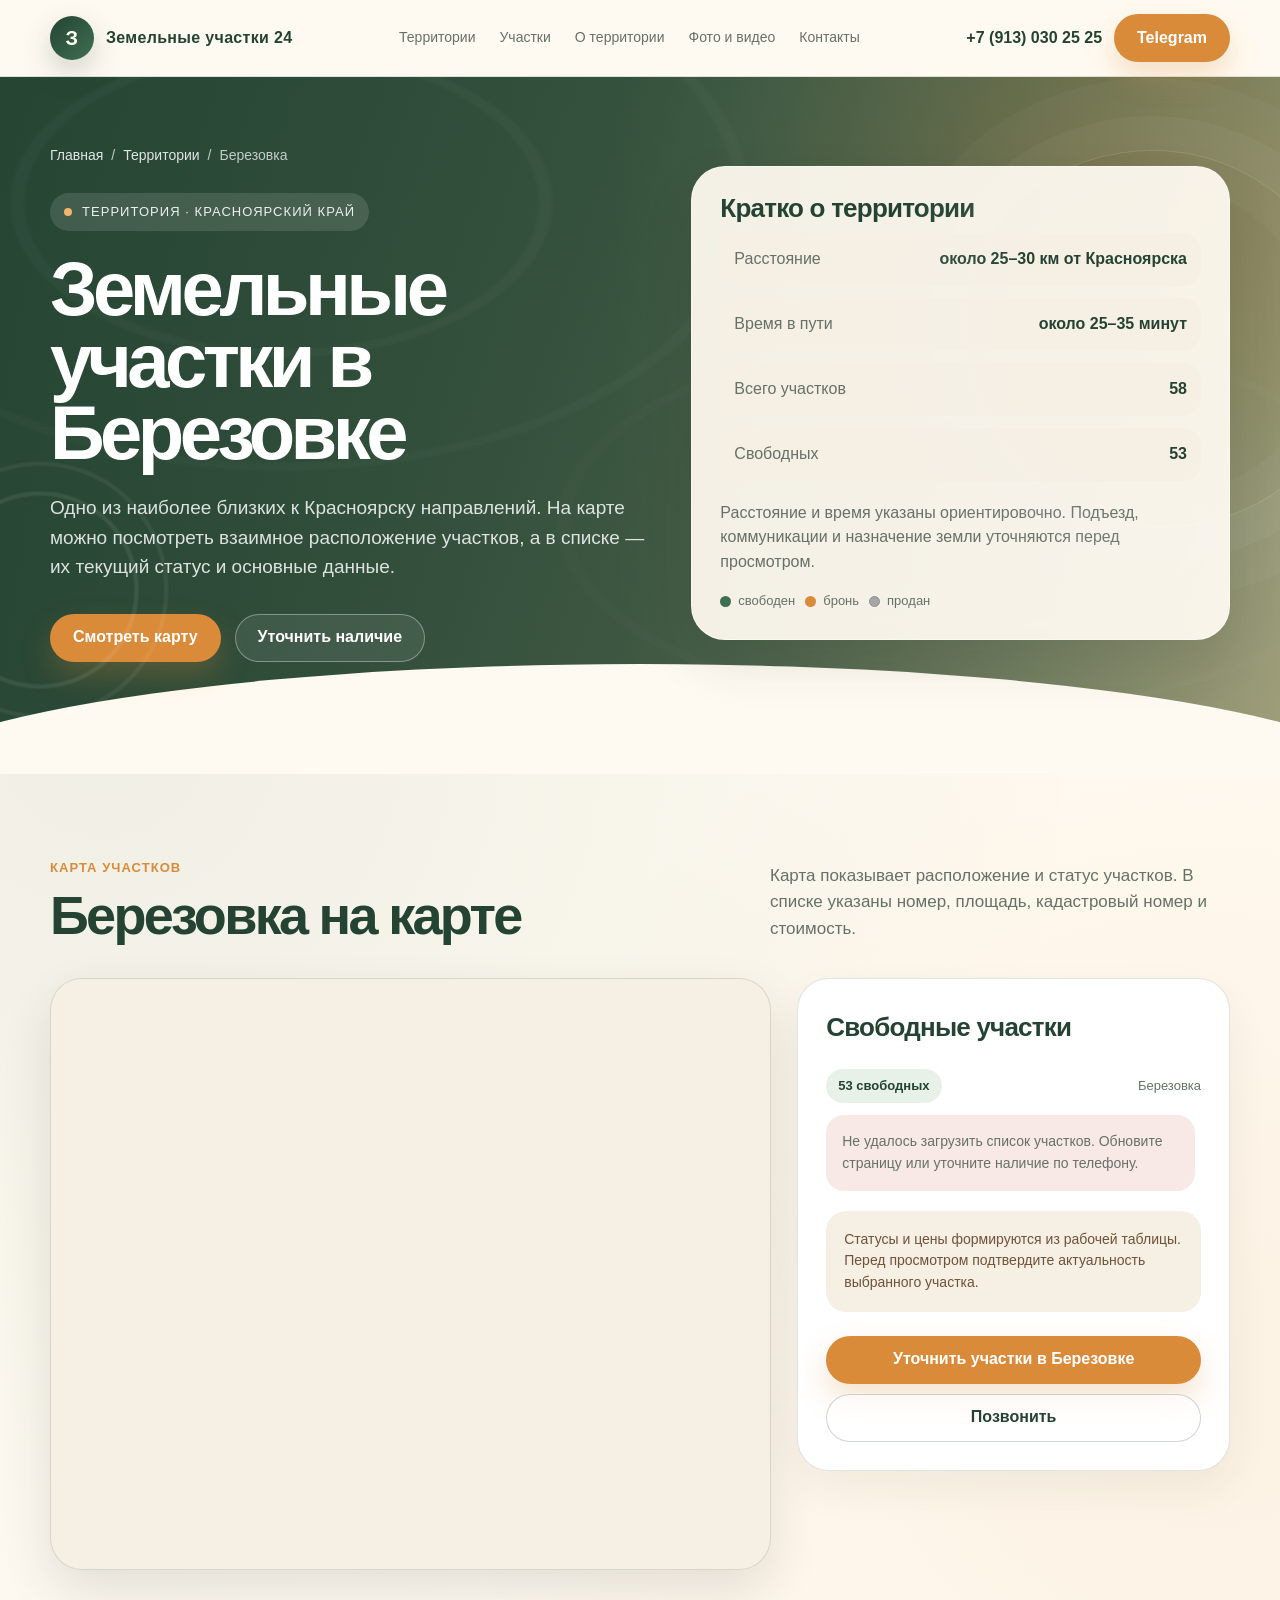
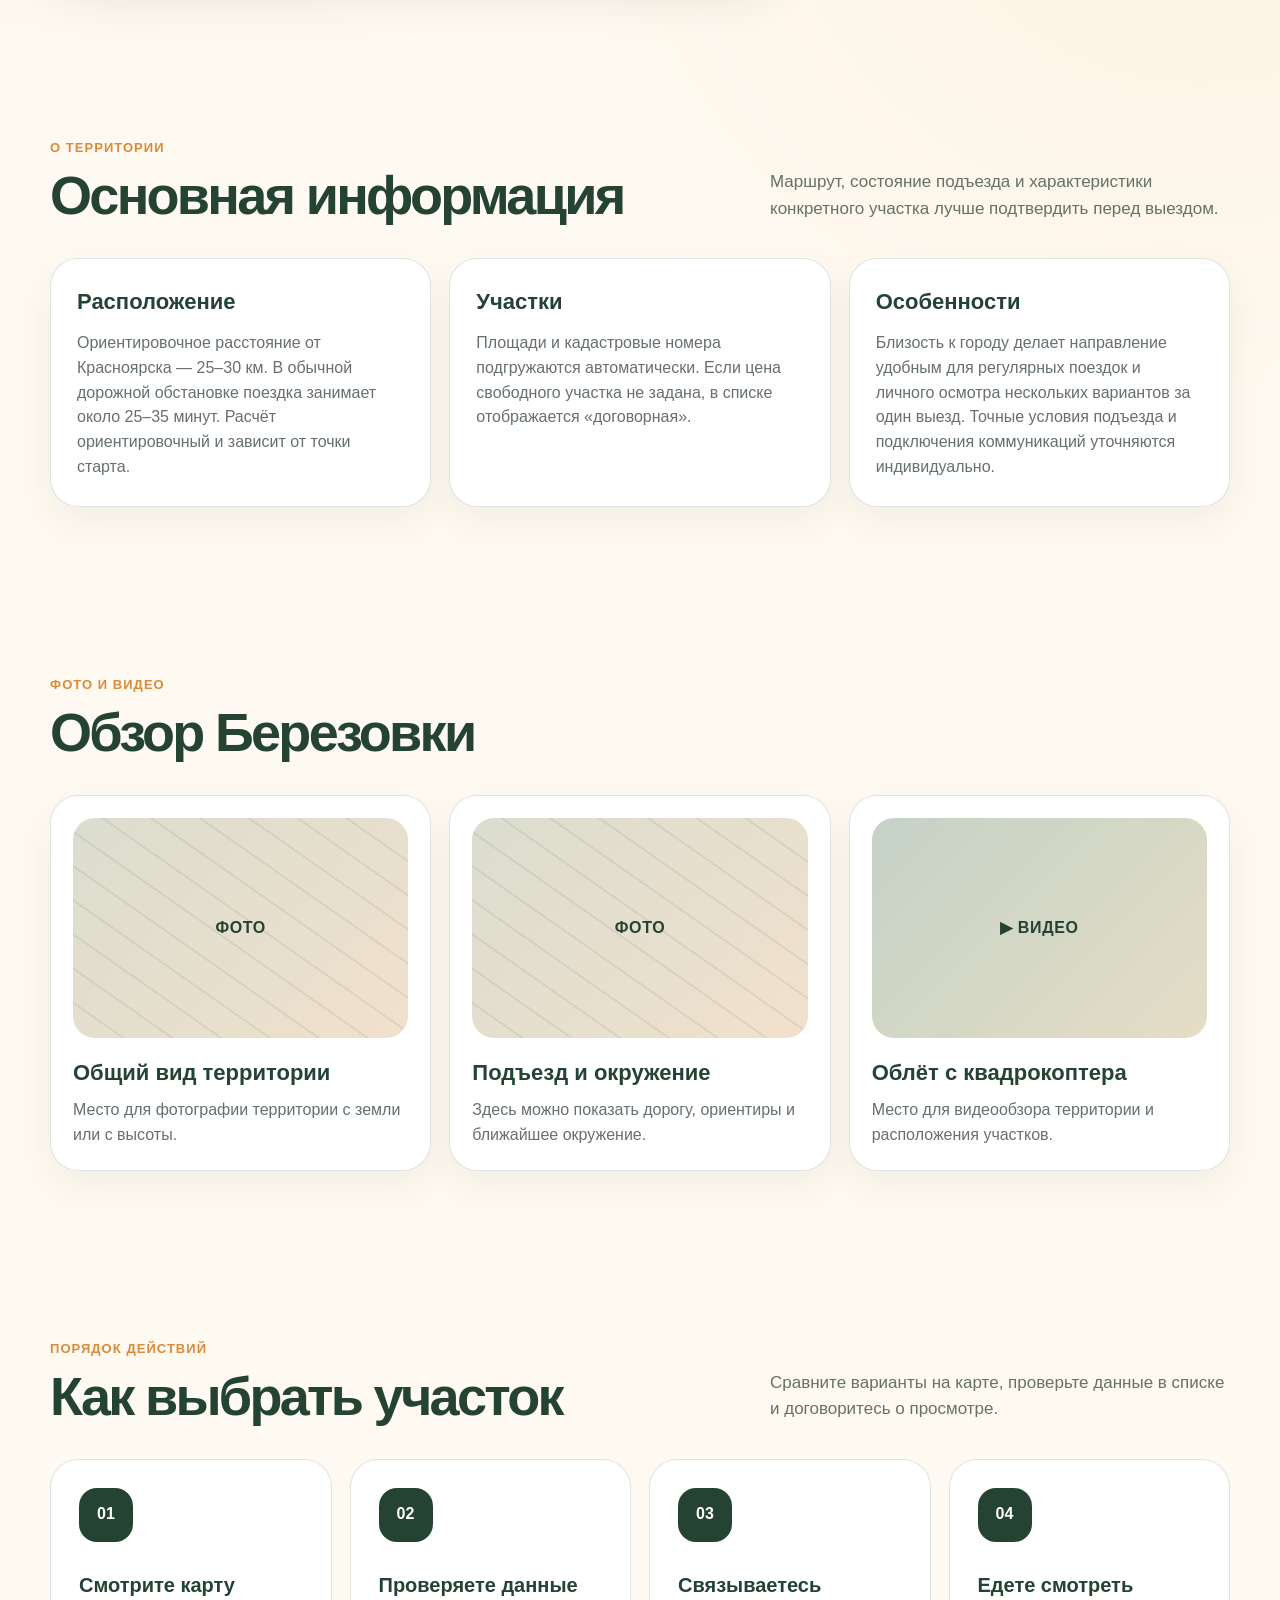
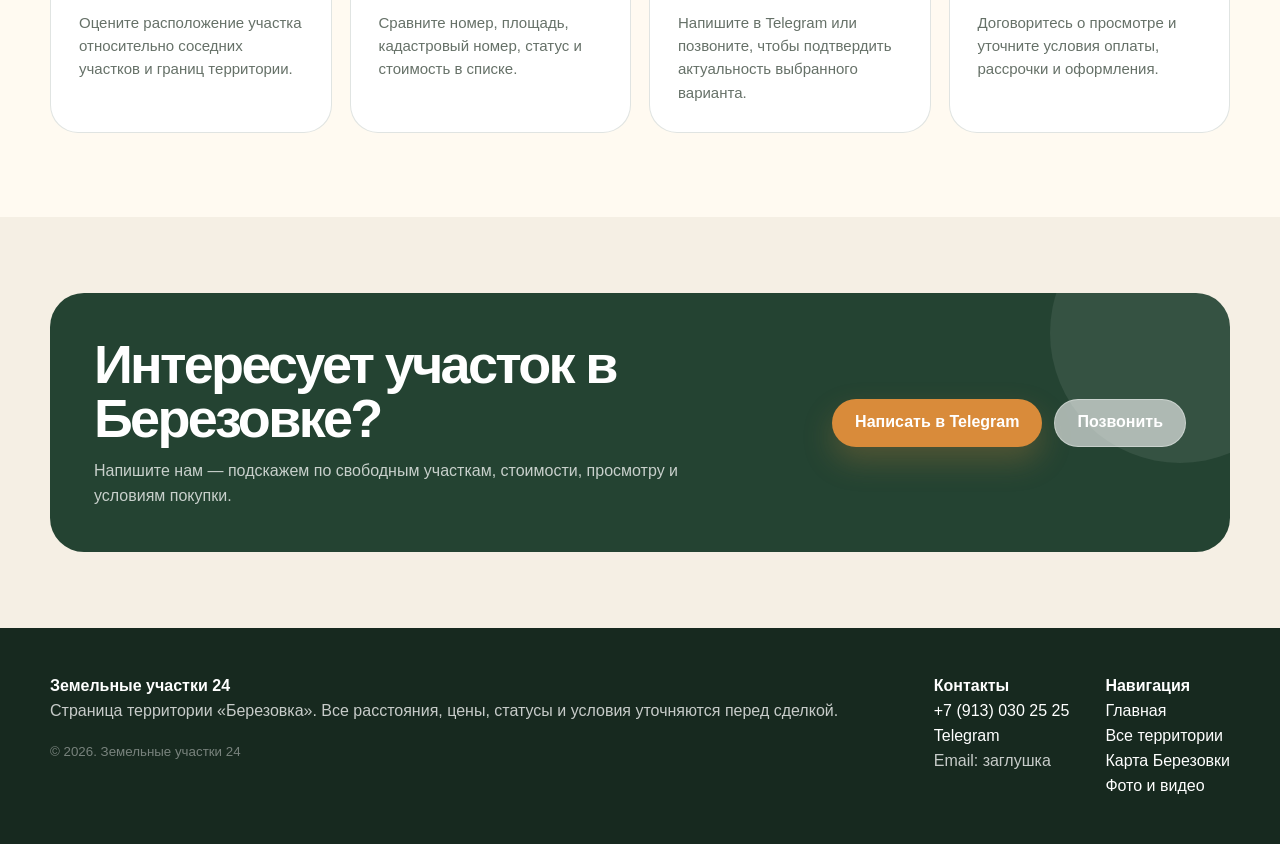
==== berezovka.html @ 852c57ec "Добавлены страницы всех территорий" ====
<!DOCTYPE html>
<html lang="ru">
<head>
  <meta charset="UTF-8" />
  <meta name="viewport" content="width=device-width, initial-scale=1.0" />
  <meta name="description" content="Земельные участки в Березовке: интерактивная карта, площади, кадастровые номера, статусы и стоимость." />
  <title>Березовка — Земельные участки 24</title>
  <link rel="stylesheet" href="style.css" />
</head>
<body>
  <header class="topbar">
    <div class="container header">
      <a class="brand" href="index.html" aria-label="На главную">
        <span class="brand-mark">З</span>
        <span>Земельные участки 24</span>
      </a>
      <nav class="nav" aria-label="Основная навигация">
        <a href="index.html#territories">Территории</a>
        <a href="#plots">Участки</a>
        <a href="#details">О территории</a>
        <a href="#media">Фото и видео</a>
        <a href="#contacts">Контакты</a>
      </nav>
      <div class="header-contacts">
        <a class="phone" href="tel:+79130302525">+7 (913) 030 25 25</a>
        <a class="btn btn-primary" href="https://t.me/Anatoliy_777" target="_blank" rel="noopener">Telegram</a>
      </div>
    </div>
  </header>
  <main>
    <section class="territory-hero">
      <div class="container territory-hero-inner">
        <div>
          <div class="breadcrumbs"><a href="index.html">Главная</a><span>/</span><a href="index.html#territories">Территории</a><span>/</span><span>Березовка</span></div>
          <span class="eyebrow">Территория · Красноярский край</span>
          <h1>Земельные участки в Березовке</h1>
          <p class="hero-text">Одно из наиболее близких к Красноярску направлений. На карте можно посмотреть взаимное расположение участков, а в списке — их текущий статус и основные данные.</p>
          <div class="hero-actions">
            <a class="btn btn-primary" href="#plots">Смотреть карту</a>
            <a class="btn btn-outline" href="#contacts">Уточнить наличие</a>
          </div>
        </div>
        <aside class="hero-side-card">
          <h2>Кратко о территории</h2>
          <div class="quick-info">
            <div class="quick-info-item"><span>Расстояние</span><strong>около 25–30 км от Красноярска</strong></div>
            <div class="quick-info-item"><span>Время в пути</span><strong>около 25–35 минут</strong></div>
            <div class="quick-info-item"><span>Всего участков</span><strong data-plots-count="total" data-plots-count-source="site-data/berezovka.json">58</strong></div>
            <div class="quick-info-item"><span>Свободных</span><strong data-plots-count="free" data-plots-count-source="site-data/berezovka.json">53</strong></div>
          </div>
          <p>Расстояние и время указаны ориентировочно. Подъезд, коммуникации и назначение земли уточняются перед просмотром.</p>
          <div class="status-legend">
            <span><i class="dot dot-free"></i> свободен</span>
            <span><i class="dot dot-booked"></i> бронь</span>
            <span><i class="dot dot-sold"></i> продан</span>
          </div>
        </aside>
      </div>
    </section>

    <section class="section" id="plots">
      <div class="container">
        <div class="section-head">
          <div><div class="section-label">Карта участков</div><h2>Березовка на карте</h2></div>
          <p class="section-subtitle">Карта показывает расположение и статус участков. В списке указаны номер, площадь, кадастровый номер и стоимость.</p>
        </div>
        <div class="map-layout">
          <div class="map-box">
            <iframe src="https://yandex.ru/map-widget/v1/?um=constructor%3A2fa2cfa214f662636235252d5b0bc7132a14eabc328ce9214652996fffe1e36f&amp;source=constructor" data-yandex-map="berezovka" loading="lazy" title="Карта участков: Березовка"></iframe>
          </div>
          <aside class="panel">
            <h3>Свободные участки</h3>
            <div class="available-top">
              <span class="available-count" data-plots-count-label="free" data-plots-count-label-source="site-data/berezovka.json">53 свободных</span>
              <span style="color: var(--muted); font-size: 13px;">Березовка</span>
            </div>
            <div class="available-list" data-plots-source="site-data/berezovka.json" data-statuses="free" data-empty-message="Свободных участков сейчас нет. Уточните возможные изменения статуса по телефону или в Telegram.">
              <p class="plot-list-state">Загрузка участков…</p>
            </div>
            <div class="note-box">Статусы и цены формируются из рабочей таблицы. Перед просмотром подтвердите актуальность выбранного участка.</div>
            <div style="margin-top: 24px; display: grid; gap: 10px;">
              <a class="btn btn-primary" href="https://t.me/Anatoliy_777" target="_blank" rel="noopener">Уточнить участки в Березовке</a>
              <a class="btn btn-outline" href="tel:+79130302525">Позвонить</a>
            </div>
          </aside>
        </div>
      </div>
    </section>

    <section class="section" id="details">
      <div class="container">
        <div class="section-head">
          <div><div class="section-label">О территории</div><h2>Основная информация</h2></div>
          <p class="section-subtitle">Маршрут, состояние подъезда и характеристики конкретного участка лучше подтвердить перед выездом.</p>
        </div>
        <div class="details-grid">
          <div class="detail-card"><h3>Расположение</h3><p>Ориентировочное расстояние от Красноярска — 25–30 км. В обычной дорожной обстановке поездка занимает около 25–35 минут. Расчёт ориентировочный и зависит от точки старта.</p></div>
          <div class="detail-card"><h3>Участки</h3><p>Площади и кадастровые номера подгружаются автоматически. Если цена свободного участка не задана, в списке отображается «договорная».</p></div>
          <div class="detail-card"><h3>Особенности</h3><p>Близость к городу делает направление удобным для регулярных поездок и личного осмотра нескольких вариантов за один выезд. Точные условия подъезда и подключения коммуникаций уточняются индивидуально.</p></div>
        </div>
      </div>
    </section>

    <section class="section" id="media">
      <div class="container">
        <div class="section-head"><div><div class="section-label">Фото и видео</div><h2>Обзор Березовки</h2></div></div>
        <div class="media-grid">
          <div class="media-card"><div class="media-placeholder">Фото</div><h3>Общий вид территории</h3><p>Место для фотографии территории с земли или с высоты.</p></div>
          <div class="media-card"><div class="media-placeholder">Фото</div><h3>Подъезд и окружение</h3><p>Здесь можно показать дорогу, ориентиры и ближайшее окружение.</p></div>
          <div class="media-card media-card-wide"><div class="media-placeholder video-placeholder">▶ Видео</div><h3>Облёт с квадрокоптера</h3><p>Место для видеообзора территории и расположения участков.</p></div>
        </div>
      </div>
    </section>

    <section class="section">
      <div class="container">
        <div class="section-head">
          <div><div class="section-label">Порядок действий</div><h2>Как выбрать участок</h2></div>
          <p class="section-subtitle">Сравните варианты на карте, проверьте данные в списке и договоритесь о просмотре.</p>
        </div>
        <div class="buy-steps">
          <div class="step"><h3>Смотрите карту</h3><p>Оцените расположение участка относительно соседних участков и границ территории.</p></div>
          <div class="step"><h3>Проверяете данные</h3><p>Сравните номер, площадь, кадастровый номер, статус и стоимость в списке.</p></div>
          <div class="step"><h3>Связываетесь</h3><p>Напишите в Telegram или позвоните, чтобы подтвердить актуальность выбранного варианта.</p></div>
          <div class="step"><h3>Едете смотреть</h3><p>Договоритесь о просмотре и уточните условия оплаты, рассрочки и оформления.</p></div>
        </div>
      </div>
    </section>

    <section class="cta" id="contacts">
      <div class="container"><div class="cta-box">
        <div><h2>Интересует участок в Березовке?</h2><p>Напишите нам — подскажем по свободным участкам, стоимости, просмотру и условиям покупки.</p></div>
        <div class="cta-actions"><a class="btn btn-primary" href="https://t.me/Anatoliy_777" target="_blank" rel="noopener">Написать в Telegram</a><a class="btn btn-outline" href="tel:+79130302525" style="color: #fff; border-color: rgba(255,255,255,.35);">Позвонить</a></div>
      </div></div>
    </section>
  </main>

  <footer class="footer"><div class="container footer-grid">
    <div><strong>Земельные участки 24</strong><p>Страница территории «Березовка». Все расстояния, цены, статусы и условия уточняются перед сделкой.</p><small>© 2026. Земельные участки 24</small></div>
    <div><strong>Контакты</strong><br><a href="tel:+79130302525">+7 (913) 030 25 25</a><br><a href="https://t.me/Anatoliy_777" target="_blank" rel="noopener">Telegram</a><br><span>Email: заглушка</span></div>
    <div><strong>Навигация</strong><br><a href="index.html">Главная</a><br><a href="index.html#territories">Все территории</a><br><a href="#plots">Карта Березовки</a><br><a href="#media">Фото и видео</a></div>
  </div></footer>
  <div class="mobile-contact-bar" aria-label="Быстрые контакты">
    <a href="tel:+79130302525">Позвонить</a>
    <a href="https://t.me/Anatoliy_777" target="_blank" rel="noopener">Telegram</a>
  </div>
  <script src="plots.js" defer></script>
</body>
</html>
---- style.css ----
:root {
  --green: #244332;
  --green-2: #3f6f52;
  --green-3: #e8f1e8;
  --sand: #f5efe4;
  --cream: #fffaf1;
  --orange: #d98b3a;
  --brown: #6f5238;
  --text: #213126;
  --muted: #667168;
  --white: #ffffff;
  --line: rgba(36, 67, 50, 0.14);
  --shadow: 0 22px 50px rgba(38, 48, 42, 0.12);
  --radius: 28px;
  --container: 1180px;
}

* { box-sizing: border-box; margin: 0; padding: 0; }
html { scroll-behavior: smooth; }
body {
  font-family: Arial, Helvetica, sans-serif;
  color: var(--text);
  background:
    radial-gradient(circle at 8% 18%, rgba(63, 111, 82, 0.08), transparent 28%),
    radial-gradient(circle at 94% 34%, rgba(217, 139, 58, 0.08), transparent 26%),
    var(--cream);
  line-height: 1.55;
}
a { color: inherit; text-decoration: none; }
img { max-width: 100%; display: block; }
.container { width: min(var(--container), calc(100% - 32px)); margin: 0 auto; }

.topbar {
  position: sticky;
  top: 0;
  z-index: 20;
  background: rgba(255, 250, 241, 0.92);
  backdrop-filter: blur(16px);
  border-bottom: 1px solid var(--line);
}
.header {
  min-height: 76px;
  display: flex;
  align-items: center;
  justify-content: space-between;
  gap: 24px;
}
.brand {
  display: flex;
  align-items: center;
  gap: 12px;
  font-weight: 800;
  letter-spacing: 0.02em;
  color: var(--green);
}
.brand-mark {
  width: 44px;
  height: 44px;
  border-radius: 50%;
  background: linear-gradient(135deg, var(--green), var(--green-2));
  display: grid;
  place-items: center;
  color: var(--cream);
  font-size: 20px;
  box-shadow: 0 12px 30px rgba(36, 67, 50, 0.22);
}
.nav { display: flex; align-items: center; gap: 24px; font-size: 14px; color: var(--muted); }
.nav a:hover { color: var(--green); }
.header-contacts { display: flex; align-items: center; gap: 12px; white-space: nowrap; }
.phone { font-weight: 800; color: var(--green); }

.btn {
  display: inline-flex;
  align-items: center;
  justify-content: center;
  gap: 8px;
  min-height: 48px;
  padding: 0 22px;
  border-radius: 999px;
  border: 1px solid transparent;
  font-weight: 700;
  cursor: pointer;
  transition: 0.2s ease;
  text-align: center;
}
.btn-primary { color: var(--white); background: var(--orange); box-shadow: 0 14px 30px rgba(217, 139, 58, 0.25); }
.btn-primary:hover { transform: translateY(-2px); box-shadow: 0 18px 36px rgba(217, 139, 58, 0.32); }
.btn-outline { color: var(--green); border-color: rgba(36, 67, 50, 0.22); background: rgba(255, 255, 255, 0.6); }
.btn-outline:hover { border-color: var(--green); background: var(--white); }

.hero,
.territory-hero {
  position: relative;
  overflow: hidden;
  color: var(--white);
  background:
    linear-gradient(90deg, rgba(36, 67, 50, 0.94) 0%, rgba(36, 67, 50, 0.80) 48%, rgba(36, 67, 50, 0.30) 100%),
    radial-gradient(circle at 84% 18%, rgba(217, 139, 58, 0.45), transparent 30%),
    linear-gradient(135deg, #486d50, #d8c79b);
}
.hero::after,
.territory-hero::after {
  content: "";
  position: absolute;
  inset: auto -10% -150px -10%;
  height: 260px;
  background: var(--cream);
  border-radius: 50% 50% 0 0;
}
.hero-inner,
.territory-hero-inner {
  position: relative;
  z-index: 2;
  min-height: 650px;
  display: grid;
  grid-template-columns: 1.05fr 0.95fr;
  gap: 46px;
  align-items: center;
  padding: 68px 0 112px;
}

.hero-inner::before,
.territory-hero-inner::before {
  content: "";
  position: absolute;
  right: -120px;
  top: 70px;
  width: 380px;
  height: 380px;
  border-radius: 46% 54% 48% 52%;
  border: 1px solid rgba(255, 255, 255, 0.16);
  box-shadow:
    0 0 0 34px rgba(255, 255, 255, 0.035),
    0 0 0 72px rgba(255, 255, 255, 0.026),
    inset 0 0 0 32px rgba(255, 255, 255, 0.028);
  transform: rotate(-18deg);
  pointer-events: none;
}

.hero-inner::after,
.territory-hero-inner::after {
  content: "";
  position: absolute;
  left: -160px;
  bottom: 34px;
  width: 300px;
  height: 300px;
  border-radius: 50%;
  background:
    radial-gradient(circle, transparent 0 44%, rgba(255,255,255,.08) 45% 46%, transparent 47% 58%, rgba(255,255,255,.06) 59% 60%, transparent 61%);
  pointer-events: none;
}
.territory-hero-inner { min-height: 520px; }
.breadcrumbs { display: flex; flex-wrap: wrap; gap: 8px; margin-bottom: 26px; color: rgba(255, 255, 255, 0.72); font-size: 14px; }
.breadcrumbs a { color: rgba(255, 255, 255, 0.86); }
.eyebrow {
  display: inline-flex;
  align-items: center;
  gap: 10px;
  margin-bottom: 22px;
  padding: 9px 14px;
  border-radius: 999px;
  background: rgba(255, 255, 255, 0.12);
  color: rgba(255, 255, 255, 0.9);
  font-size: 13px;
  text-transform: uppercase;
  letter-spacing: 0.08em;
}
.eyebrow::before { content: ""; width: 8px; height: 8px; border-radius: 50%; background: #f3b56b; }
h1 { font-size: clamp(38px, 6vw, 76px); line-height: 0.95; letter-spacing: -0.06em; margin-bottom: 24px; }
.hero-text { max-width: 650px; color: rgba(255, 255, 255, 0.84); font-size: 19px; margin-bottom: 32px; }
.hero-actions { display: flex; flex-wrap: wrap; gap: 14px; margin-bottom: 42px; }
.territory-hero .hero-actions { margin-bottom: 0; }
.hero .btn-outline,
.territory-hero .btn-outline { color: var(--white); border-color: rgba(255, 255, 255, 0.35); background: rgba(255, 255, 255, 0.08); }

.stats { display: grid; grid-template-columns: repeat(3, 1fr); gap: 14px; max-width: 670px; }
.stat { padding: 18px; border-radius: 22px; background: rgba(255, 255, 255, 0.11); border: 1px solid rgba(255, 255, 255, 0.14); }
.stat strong { display: block; font-size: 28px; line-height: 1; margin-bottom: 8px; }
.stat span { color: rgba(255, 255, 255, 0.78); font-size: 14px; }

.hero-card,
.hero-side-card {
  padding: 28px;
  border-radius: 34px;
  background: rgba(255, 250, 241, 0.94);
  color: var(--text);
  box-shadow: var(--shadow);
  border: 1px solid rgba(255, 255, 255, 0.45);
}
.hero-card-map {
  min-height: 300px;
  border-radius: 26px;
  background:
    linear-gradient(135deg, rgba(63, 111, 82, 0.15), rgba(217, 139, 58, 0.12)),
    repeating-linear-gradient(35deg, rgba(36, 67, 50, 0.11) 0 2px, transparent 2px 28px),
    #eef4e8;
  border: 1px solid var(--line);
  position: relative;
  overflow: hidden;
  margin-bottom: 20px;
}
.plot-shape { position: absolute; border-radius: 14px; border: 2px solid rgba(255, 255, 255, 0.95); box-shadow: 0 8px 20px rgba(36, 67, 50, 0.12); }
.plot-free { background: rgba(63, 111, 82, 0.82); border-color: rgba(36, 67, 50, 0.62); }
.plot-booked { background: rgba(217, 139, 58, 0.78); border-color: rgba(185, 109, 34, 0.55); }
.plot-sold { background: rgba(166, 166, 166, 0.72); border-color: rgba(144, 144, 144, 0.58); box-shadow: 0 5px 14px rgba(40, 40, 40, 0.08); }
.plot-1 { left: 12%; top: 16%; width: 22%; height: 24%; transform: rotate(-8deg); }
.plot-2 { left: 38%; top: 12%; width: 22%; height: 27%; transform: rotate(7deg); }
.plot-3 { left: 65%; top: 18%; width: 21%; height: 22%; transform: rotate(-5deg); }
.plot-4 { left: 18%; top: 52%; width: 28%; height: 24%; transform: rotate(5deg); }
.plot-5 { left: 52%; top: 52%; width: 30%; height: 25%; transform: rotate(-4deg); }
.hero-card h3,
.hero-side-card h2 { font-size: 26px; color: var(--green); margin-bottom: 12px; letter-spacing: -0.03em; }
.hero-card p,
.hero-side-card p { color: var(--muted); }

.legend,
.status-legend { display: flex; flex-wrap: wrap; gap: 10px; margin-top: 16px; font-size: 13px; color: var(--muted); }
.legend span,
.status-legend span { display: inline-flex; align-items: center; gap: 7px; }
.dot { width: 11px; height: 11px; border-radius: 50%; display: inline-block; }
.dot-free { background: #3f6f52; }
.dot-booked { background: #d98b3a; }
.dot-sold { background: #a6a6a6; border: 1px solid #909090; }

.quick-info { display: grid; gap: 12px; margin-bottom: 20px; }
.quick-info-item { display: flex; align-items: center; justify-content: space-between; gap: 16px; padding: 14px; border-radius: 18px; background: var(--sand); color: var(--muted); }
.quick-info-item strong { color: var(--green); text-align: right; }

.section { padding: 84px 0; }
.section-head { display: flex; justify-content: space-between; gap: 28px; align-items: end; margin-bottom: 36px; }
.section-label { color: var(--orange); font-weight: 800; text-transform: uppercase; letter-spacing: 0.08em; font-size: 13px; margin-bottom: 10px; }
h2 { font-size: clamp(32px, 4.6vw, 54px); line-height: 1; letter-spacing: -0.05em; color: var(--green); }
.section-subtitle { max-width: 460px; color: var(--muted); font-size: 17px; }

.territories-grid { display: grid; grid-template-columns: repeat(3, 1fr); gap: 22px; }
.territory-card {
  position: relative;
  padding: 26px;
  min-height: 360px;
  border-radius: var(--radius);
  background: var(--white);
  border: 1px solid var(--line);
  box-shadow: 0 16px 38px rgba(38, 48, 42, 0.06);
  display: flex;
  flex-direction: column;
  overflow: hidden;
}
.territory-card::before { content: ""; position: absolute; inset: 0; height: 150px; background: linear-gradient(135deg, rgba(63, 111, 82, 0.16), rgba(217, 139, 58, 0.12)); }
.territory-card::after {
  content: "";
  position: absolute;
  right: -42px;
  top: 34px;
  width: 130px;
  height: 130px;
  border-radius: 50%;
  border: 1px solid rgba(36, 67, 50, 0.10);
  box-shadow: 0 0 0 22px rgba(36, 67, 50, 0.035);
}
.territory-card > * { position: relative; z-index: 2; }
.distance { align-self: flex-start; padding: 8px 12px; border-radius: 999px; background: var(--cream); color: var(--brown); font-weight: 700; font-size: 13px; margin-bottom: 74px; }
.territory-card h3 { font-size: 26px; color: var(--green); margin-bottom: 12px; }
.territory-card p { color: var(--muted); margin-bottom: 20px; }
.card-meta { display: grid; grid-template-columns: repeat(2, 1fr); gap: 10px; margin-top: auto; margin-bottom: 22px; }
.meta-item { padding: 12px; border-radius: 18px; background: var(--sand); font-size: 13px; color: var(--muted); }
.meta-item strong { display: block; color: var(--green); font-size: 16px; }

.benefits { background: var(--green); color: var(--white); }
.benefits h2,
.benefits .section-label { color: var(--white); }
.benefits .section-subtitle { color: rgba(255, 255, 255, 0.74); }
.benefit-grid { display: grid; grid-template-columns: repeat(4, 1fr); gap: 18px; }
.benefit { padding: 24px; border-radius: 26px; background: rgba(255, 255, 255, 0.08); border: 1px solid rgba(255, 255, 255, 0.12); }
.benefit-icon { width: 52px; height: 52px; border-radius: 18px; display: grid; place-items: center; background: rgba(255, 255, 255, 0.12); margin-bottom: 18px; font-size: 24px; }
.benefit h3 { margin-bottom: 10px; font-size: 19px; }
.benefit p { color: rgba(255, 255, 255, 0.72); font-size: 14px; }

.map-layout { display: grid; grid-template-columns: 1.25fr 0.75fr; gap: 26px; align-items: start; }
.map-box { border-radius: 32px; overflow: hidden; min-height: 590px; background: var(--sand); box-shadow: var(--shadow); border: 1px solid var(--line); }
.map-box iframe { width: 100%; height: 590px; border: none; display: block; }
.panel { border-radius: 32px; padding: 28px; background: var(--white); border: 1px solid var(--line); box-shadow: 0 18px 42px rgba(38, 48, 42, 0.06); }
.panel h3 { font-size: 26px; color: var(--green); margin-bottom: 14px; letter-spacing: -0.03em; }
.panel p { color: var(--muted); }
.available-top { display: flex; align-items: center; justify-content: space-between; gap: 14px; margin-top: 22px; margin-bottom: 12px; }
.available-count { padding: 7px 12px; border-radius: 999px; background: var(--green-3); color: var(--green); font-size: 13px; font-weight: 800; white-space: nowrap; }
.available-list { display: grid; gap: 10px; max-height: 520px; overflow: auto; padding-right: 6px; }
.available-list::-webkit-scrollbar { width: 8px; }
.available-list::-webkit-scrollbar-thumb { background: rgba(36, 67, 50, 0.22); border-radius: 999px; }
.plot-card { display: grid; grid-template-columns: 1fr auto; gap: 10px; padding: 14px; border-radius: 18px; background: var(--green-3); border: 1px solid rgba(63, 111, 82, 0.14); }
.plot-card strong { color: var(--green); }
.plot-card span { color: var(--muted); font-size: 14px; }
.status-pill { align-self: start; padding: 5px 10px; border-radius: 999px; background: #ffffff; color: var(--green); font-size: 12px; font-weight: 800; border: 1px solid rgba(63, 111, 82, 0.18); }
.note-box { margin-top: 20px; padding: 18px; border-radius: 20px; background: var(--sand); color: var(--brown); font-size: 14px; }
.details-grid { display: grid; grid-template-columns: repeat(3, 1fr); gap: 18px; }
.detail-card { padding: 26px; border-radius: 28px; background: var(--white); border: 1px solid var(--line); box-shadow: 0 16px 38px rgba(38, 48, 42, 0.06); }
.detail-card h3 { color: var(--green); font-size: 22px; margin-bottom: 12px; }
.detail-card p { color: var(--muted); }
.steps,
.buy-steps { display: grid; grid-template-columns: repeat(4, 1fr); gap: 18px; counter-reset: step; }
.step { position: relative; padding: 28px; border-radius: 28px; background: var(--white); border: 1px solid var(--line); min-height: 220px; counter-increment: step; }
.step::before { content: counter(step, decimal-leading-zero); display: inline-flex; width: 54px; height: 54px; border-radius: 18px; align-items: center; justify-content: center; background: var(--green); color: var(--white); font-weight: 800; margin-bottom: 28px; }
.step h3 { color: var(--green); margin-bottom: 10px; font-size: 20px; }
.step p { color: var(--muted); font-size: 15px; }
.cta { padding: 76px 0; background: var(--sand); }
.cta-box { display: grid; grid-template-columns: 1fr auto; align-items: center; gap: 28px; padding: 44px; border-radius: 34px; background: var(--green); color: var(--white); overflow: hidden; position: relative; }
.cta-box::after { content: ""; position: absolute; width: 260px; height: 260px; right: -80px; top: -90px; border-radius: 50%; background: rgba(255, 255, 255, 0.08); }
.cta-box h2 { color: var(--white); margin-bottom: 14px; }
.cta-box p { color: rgba(255, 255, 255, 0.75); max-width: 620px; }
.cta-actions { display: flex; flex-wrap: wrap; gap: 12px; position: relative; z-index: 2; }
.footer { padding: 46px 0; background: #17291f; color: rgba(255, 255, 255, 0.76); }
.footer-grid { display: grid; grid-template-columns: 1fr auto auto; gap: 36px; align-items: start; }
.footer strong,
.footer a { color: var(--white); }
.footer small { display: block; margin-top: 18px; color: rgba(255, 255, 255, 0.42); }

@media (max-width: 980px) {
  .nav { display: none; }
  .hero-inner,
  .territory-hero-inner,
  .map-layout,
  .cta-box,
  .footer-grid { grid-template-columns: 1fr; }
  .hero-inner,
  .territory-hero-inner { min-height: auto; padding-top: 56px; }
  .territories-grid,
  .benefit-grid,
  .steps,
  .buy-steps,
  .details-grid { grid-template-columns: repeat(2, 1fr); }
  .section-head { display: block; }
  .section-subtitle { margin-top: 16px; }
}
@media (max-width: 640px) {
  .header { min-height: auto; padding: 14px 0; }
  .header-contacts .phone { display: none; }
  .hero-inner,
  .territory-hero-inner { padding-bottom: 92px; }
  .stats,
  .territories-grid,
  .benefit-grid,
  .steps,
  .buy-steps,
  .details-grid { grid-template-columns: 1fr; }
  .section { padding: 62px 0; }
  .territory-card,
  .hero-card,
  .hero-side-card,
  .panel,
  .detail-card,
  .cta-box { padding: 22px; border-radius: 24px; }
  .map-box,
  .map-box iframe { min-height: 430px; height: 430px; }
}


/* Дополнительные блоки для финального наполнения */
.media-grid {
  display: grid;
  grid-template-columns: repeat(3, 1fr);
  gap: 18px;
}

.media-card {
  padding: 22px;
  border-radius: 28px;
  background: var(--white);
  border: 1px solid var(--line);
  box-shadow: 0 16px 38px rgba(38, 48, 42, 0.06);
}

.media-card-wide {
  grid-column: span 1;
}

.media-placeholder {
  min-height: 220px;
  border-radius: 22px;
  margin-bottom: 18px;
  display: grid;
  place-items: center;
  background:
    linear-gradient(135deg, rgba(63, 111, 82, 0.14), rgba(217, 139, 58, 0.14)),
    repeating-linear-gradient(35deg, rgba(36, 67, 50, 0.09) 0 2px, transparent 2px 28px),
    var(--sand);
  color: var(--green);
  font-weight: 800;
  letter-spacing: 0.04em;
  text-transform: uppercase;
}

.video-placeholder {
  min-height: 220px;
  background:
    linear-gradient(135deg, rgba(36, 67, 50, 0.18), rgba(217, 139, 58, 0.20)),
    var(--green-3);
}

.media-card h3 {
  color: var(--green);
  font-size: 22px;
  margin-bottom: 8px;
}

.media-card p {
  color: var(--muted);
}

.plot-card-side {
  display: grid;
  justify-items: end;
  gap: 8px;
  min-width: 92px;
  text-align: right;
}

.plot-card-side strong {
  color: var(--green);
  font-size: 15px;
}

@media (max-width: 980px) {
  .media-grid {
    grid-template-columns: repeat(2, 1fr);
  }
}

@media (max-width: 640px) {
  .media-grid {
    grid-template-columns: 1fr;
  }

  .plot-card {
    grid-template-columns: 1fr;
  }

  .plot-card-side {
    justify-items: start;
    text-align: left;
  }
}


/* Визуальные детали и мобильные улучшения */
.hero::before,
.territory-hero::before {
  content: "";
  position: absolute;
  inset: 0;
  pointer-events: none;
  opacity: 0.16;
  background-image:
    radial-gradient(ellipse at 22% 18%, transparent 0 18%, rgba(255,255,255,.18) 18.4% 19%, transparent 19.4% 32%, rgba(255,255,255,.14) 32.4% 33%, transparent 33.4%),
    radial-gradient(ellipse at 76% 64%, transparent 0 16%, rgba(255,255,255,.14) 16.4% 17%, transparent 17.4% 29%, rgba(255,255,255,.10) 29.4% 30%, transparent 30.4%);
}

.hero-card-map::after {
  content: "дорога";
  position: absolute;
  left: -8%;
  right: -8%;
  bottom: 34%;
  height: 34px;
  transform: rotate(-7deg);
  border-radius: 999px;
  background: rgba(245, 239, 228, 0.78);
  border: 1px dashed rgba(111, 82, 56, 0.34);
  color: rgba(111, 82, 56, 0.55);
  display: grid;
  place-items: center;
  font-size: 11px;
  letter-spacing: 0.08em;
  text-transform: uppercase;
  z-index: 0;
}

.hero-card-map .plot-shape {
  z-index: 1;
}


.territory-card,
.benefit,
.media-card,
.detail-card,
.step,
.panel,
.hero-card,
.hero-side-card {
  transition: transform .2s ease, box-shadow .2s ease, border-color .2s ease;
}

.territory-card:hover,
.media-card:hover,
.detail-card:hover,
.step:hover {
  transform: translateY(-4px);
  border-color: rgba(36, 67, 50, 0.24);
  box-shadow: 0 22px 46px rgba(38, 48, 42, 0.10);
}

.mobile-contact-bar {
  display: none;
}


@media (max-width: 640px) {
  body {
    padding-bottom: 78px;
  }

  .hero-inner,
  .territory-hero-inner {
    gap: 24px;
    padding-top: 42px;
    padding-bottom: 86px;
  }

  .hero-text {
    font-size: 17px;
    margin-bottom: 24px;
  }

  .hero-actions {
    margin-bottom: 24px;
  }

  .hero-actions .btn,
  .cta-actions .btn {
    width: 100%;
  }

  .stats {
    gap: 10px;
  }

  .stat {
    padding: 15px;
  }

  .stat strong {
    font-size: 24px;
  }

  .hero-card-map {
    min-height: 230px;
  }

  .hero-inner::before,
  .territory-hero-inner::before {
    right: -210px;
    top: 20px;
    opacity: 0.72;
  }

  .hero-inner::after,
  .territory-hero-inner::after {
    display: none;
  }

  .mobile-contact-bar {
    position: fixed;
    left: 12px;
    right: 12px;
    bottom: 12px;
    z-index: 50;
    display: grid;
    grid-template-columns: 1fr 1fr;
    gap: 10px;
    padding: 10px;
    border-radius: 22px;
    background: rgba(255, 250, 241, 0.94);
    border: 1px solid var(--line);
    box-shadow: 0 18px 46px rgba(23, 41, 31, 0.22);
    backdrop-filter: blur(16px);
  }

  .mobile-contact-bar a {
    min-height: 44px;
    border-radius: 999px;
    display: grid;
    place-items: center;
    font-weight: 800;
    font-size: 14px;
  }

  .mobile-contact-bar a:first-child {
    color: var(--green);
    background: var(--green-3);
  }

  .mobile-contact-bar a:last-child {
    color: var(--white);
    background: var(--orange);
  }
}
/* Автоматический список участков */
.plot-card-side {
  display: flex;
  flex-direction: column;
  align-items: flex-end;
  gap: 8px;
  text-align: right;
  white-space: nowrap;
}

.plot-list-state,
.plot-list-warning {
  padding: 16px;
  border-radius: 18px;
  background: var(--sand);
  color: var(--muted);
  font-size: 14px;
}

.plot-list-error {
  color: #8b2f2f;
  background: #f8e9e7;
}

.plot-list-warning {
  color: var(--brown);
  margin-bottom: 10px;
}

.status-pill-booked {
  color: #8a551e;
  border-color: rgba(217, 139, 58, 0.35);
  background: #fff7ed;
}

.status-pill-sold {
  color: #666;
  border-color: rgba(144, 144, 144, 0.35);
  background: #f4f4f4;
}

@media (max-width: 480px) {
  .plot-card {
    grid-template-columns: 1fr;
  }

  .plot-card-side {
    align-items: flex-start;
    text-align: left;
    white-space: normal;
  }
}
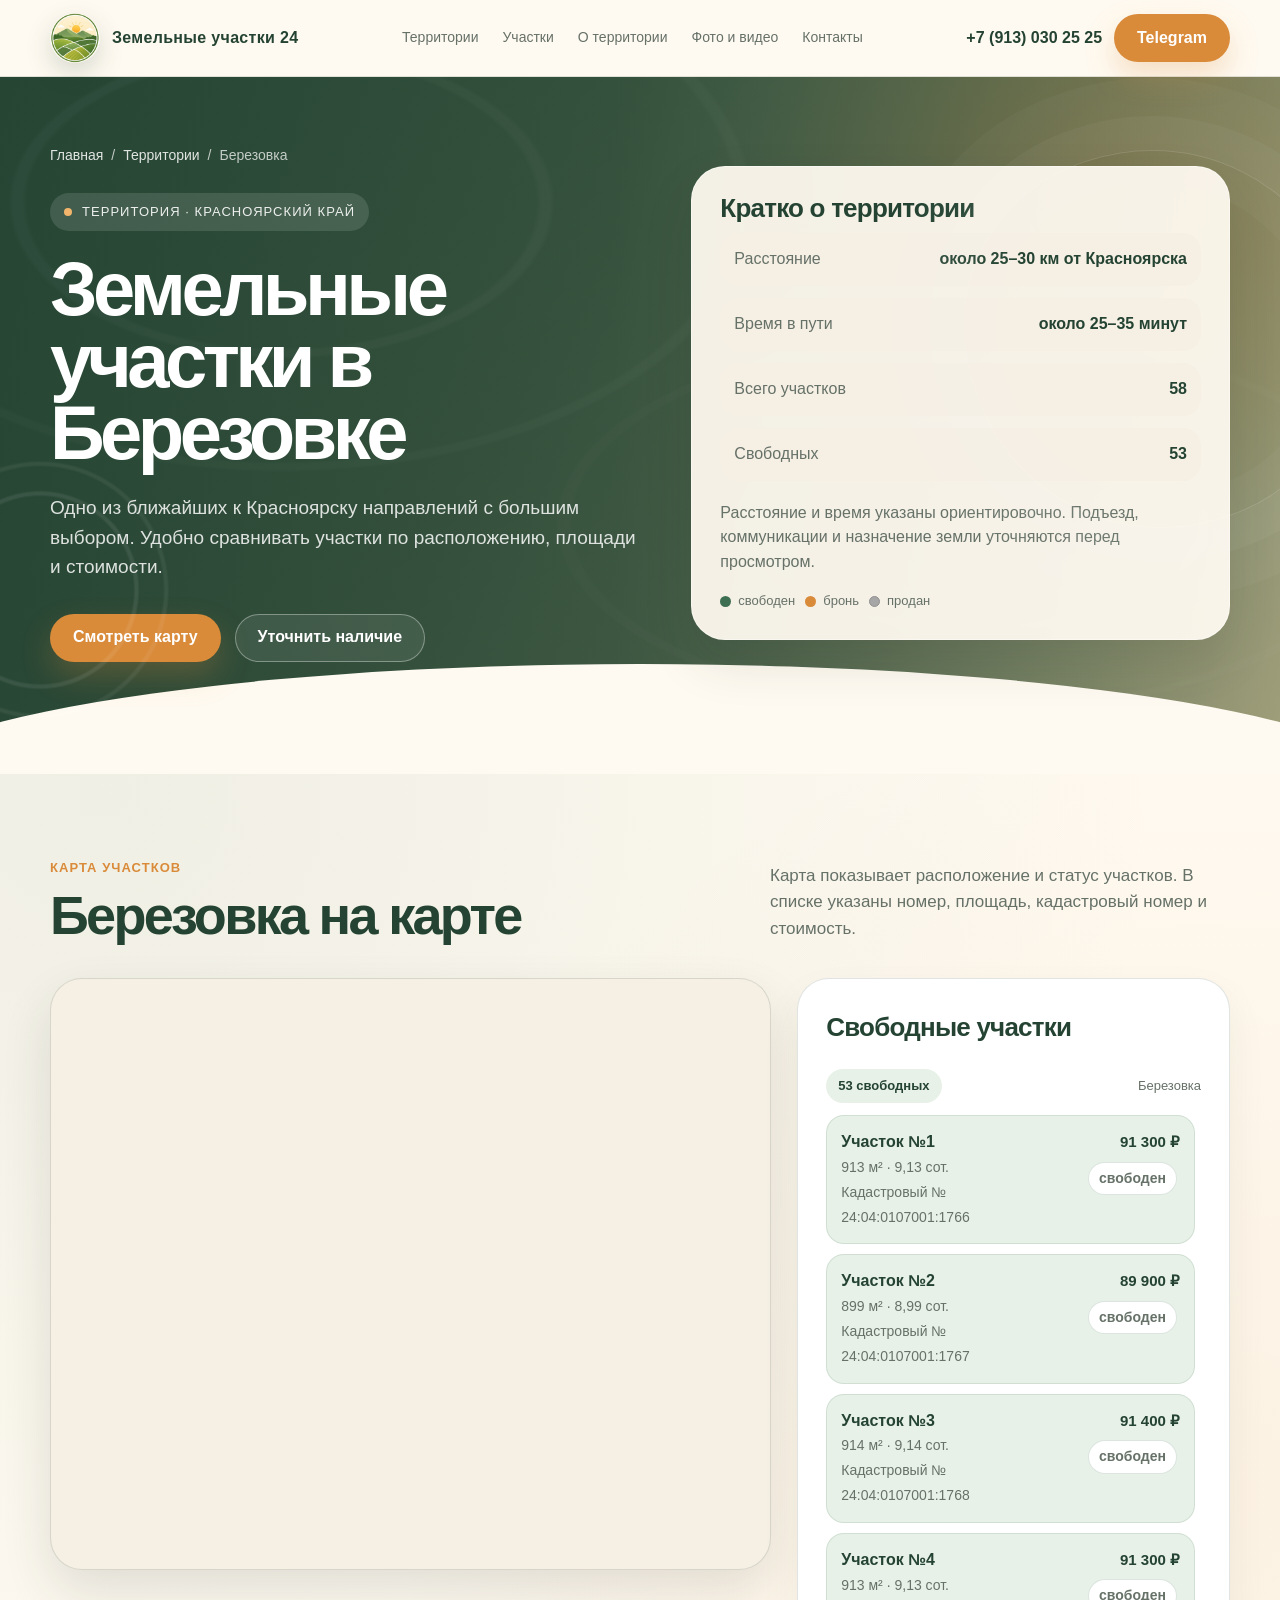
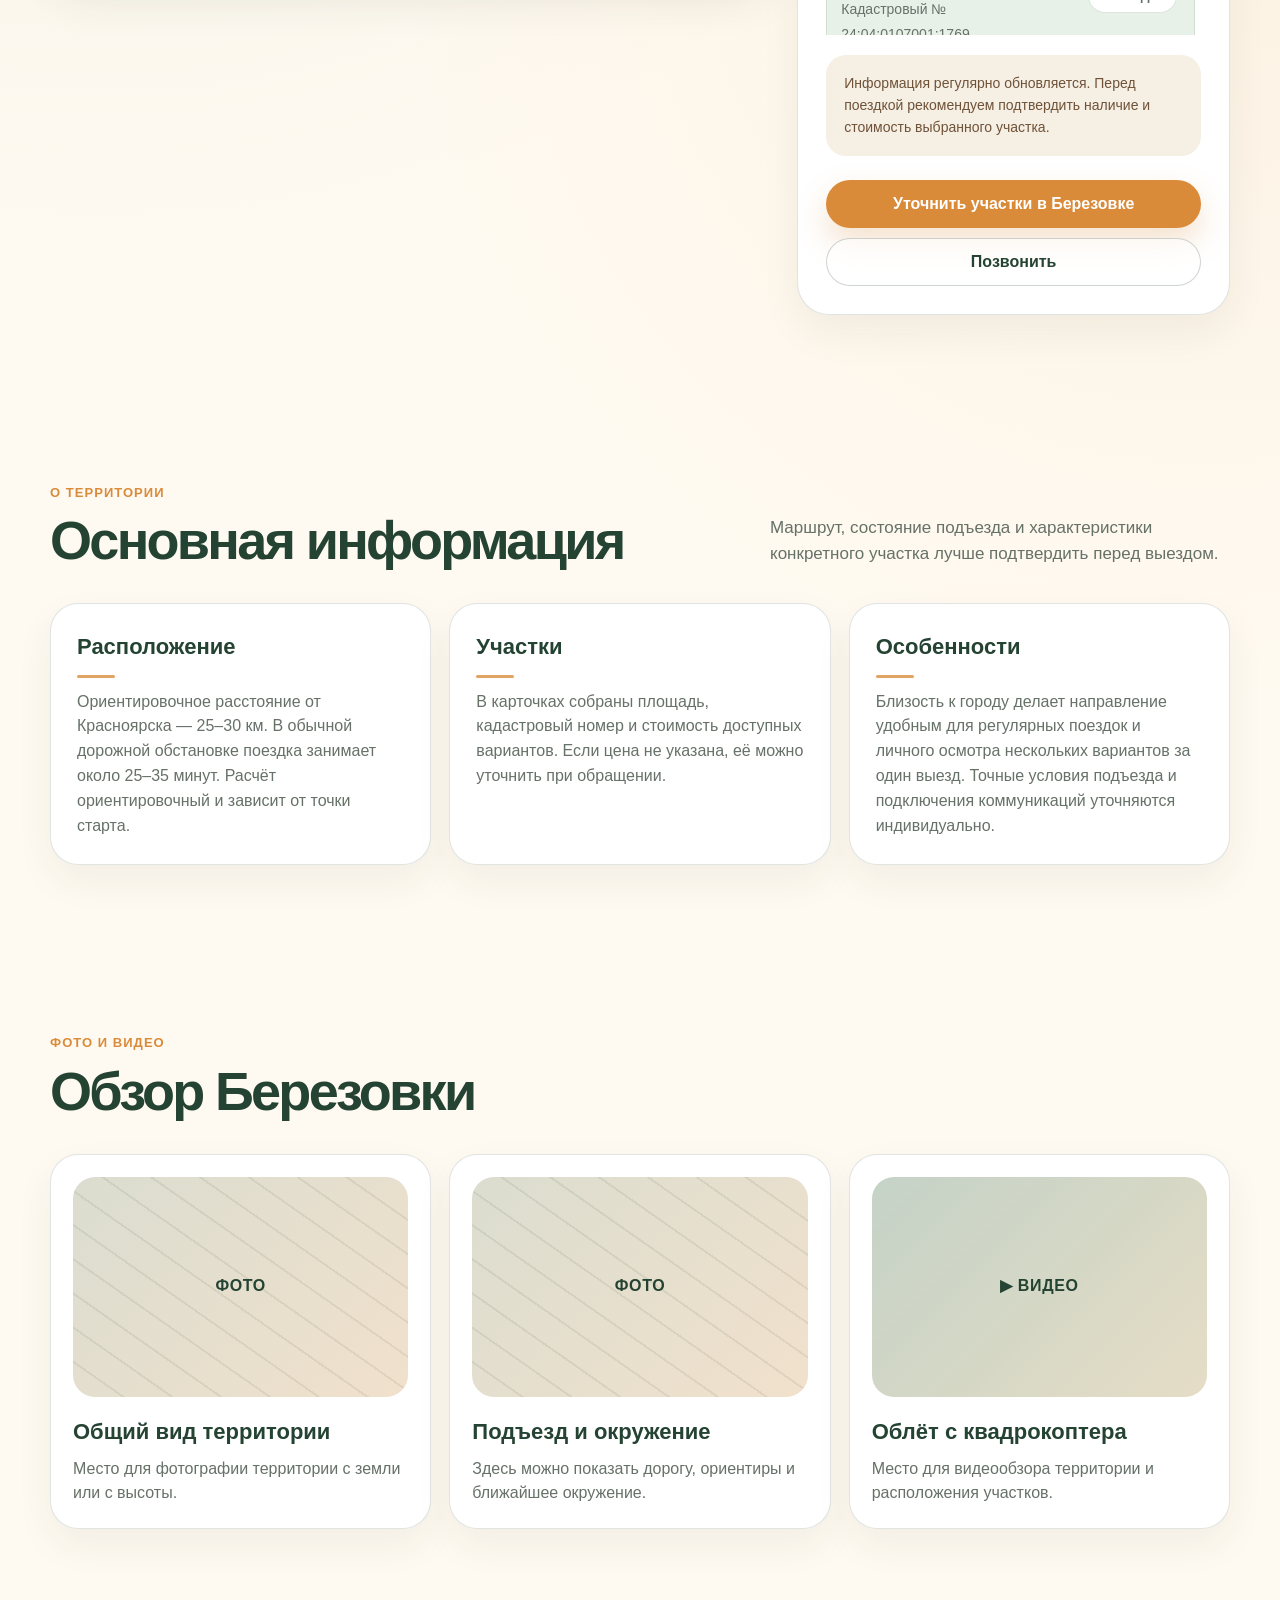
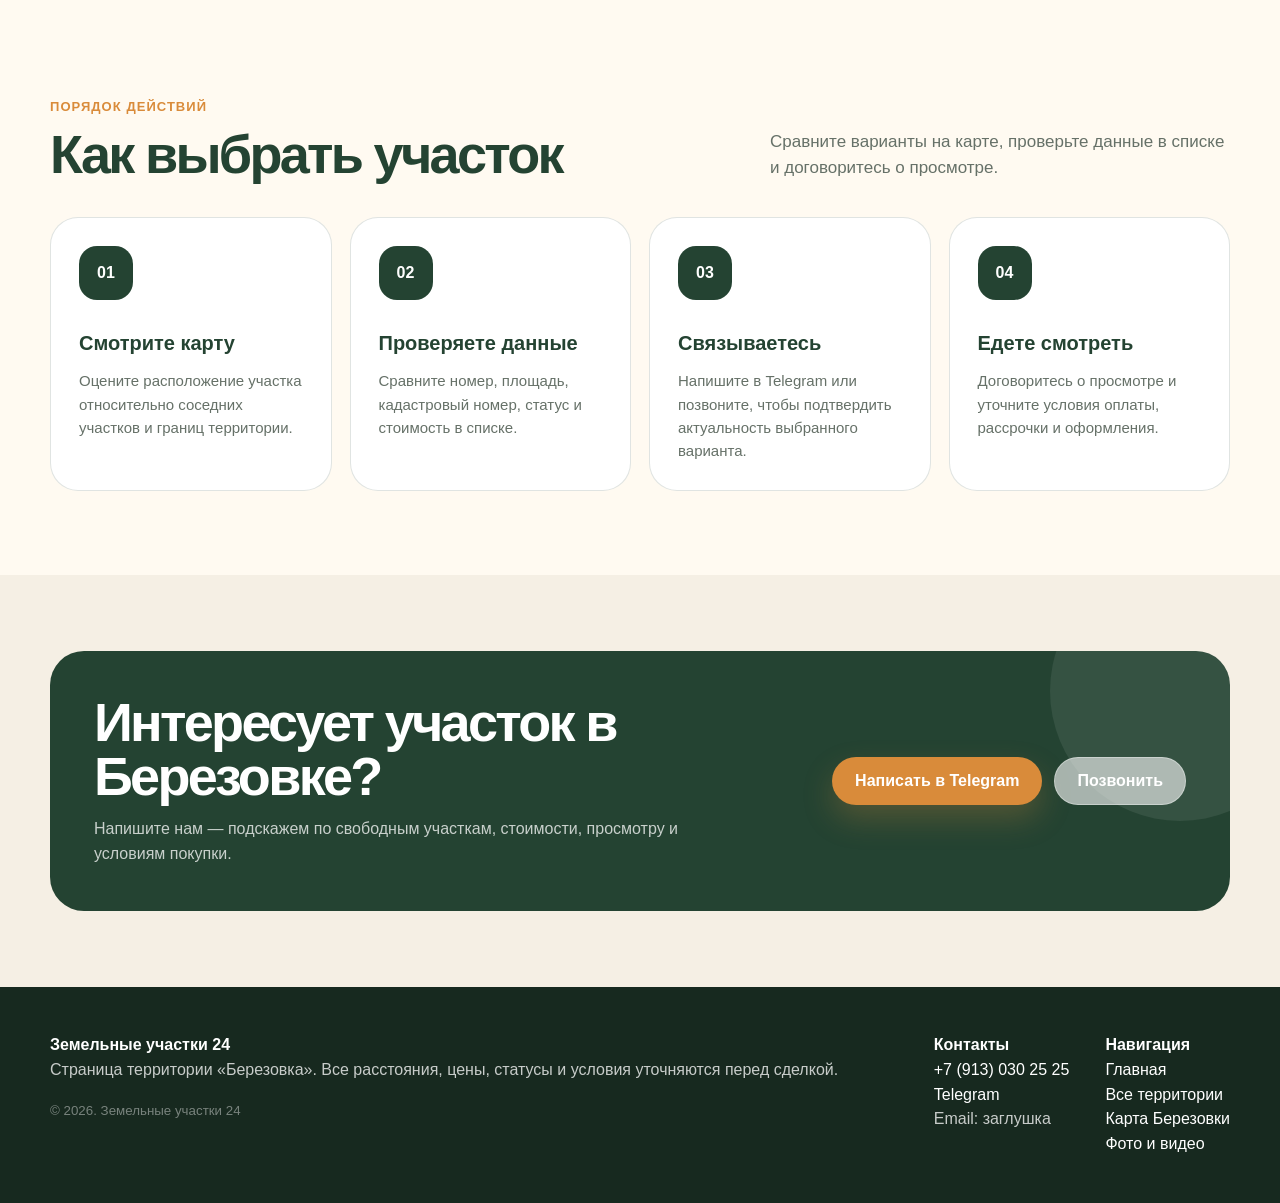
==== commit bbe5d360: "Обновлены логотип и оформление сайта" ====
--- a/berezovka.html
+++ b/berezovka.html
@@ -6,13 +6,14 @@
   <meta name="description" content="Земельные участки в Березовке: интерактивная карта, площади, кадастровые номера, статусы и стоимость." />
   <title>Березовка — Земельные участки 24</title>
   <link rel="stylesheet" href="style.css" />
+  <link rel="icon" href="assets/logo.webp" type="image/webp" />
 </head>
 <body>
   <header class="topbar">
     <div class="container header">
       <a class="brand" href="index.html" aria-label="На главную">
-        <span class="brand-mark">З</span>
-        <span>Земельные участки 24</span>
+        <span class="brand-mark"><img src="assets/logo.webp" alt="" width="48" height="48" /></span>
+        <span class="brand-name">Земельные участки 24</span>
       </a>
       <nav class="nav" aria-label="Основная навигация">
         <a href="index.html#territories">Территории</a>
@@ -34,7 +35,7 @@
           <div class="breadcrumbs"><a href="index.html">Главная</a><span>/</span><a href="index.html#territories">Территории</a><span>/</span><span>Березовка</span></div>
           <span class="eyebrow">Территория · Красноярский край</span>
           <h1>Земельные участки в Березовке</h1>
-          <p class="hero-text">Одно из наиболее близких к Красноярску направлений. На карте можно посмотреть взаимное расположение участков, а в списке — их текущий статус и основные данные.</p>
+          <p class="hero-text">Одно из ближайших к Красноярску направлений с большим выбором. Удобно сравнивать участки по расположению, площади и стоимости.</p>
           <div class="hero-actions">
             <a class="btn btn-primary" href="#plots">Смотреть карту</a>
             <a class="btn btn-outline" href="#contacts">Уточнить наличие</a>
@@ -77,7 +78,7 @@
             <div class="available-list" data-plots-source="site-data/berezovka.json" data-statuses="free" data-empty-message="Свободных участков сейчас нет. Уточните возможные изменения статуса по телефону или в Telegram.">
               <p class="plot-list-state">Загрузка участков…</p>
             </div>
-            <div class="note-box">Статусы и цены формируются из рабочей таблицы. Перед просмотром подтвердите актуальность выбранного участка.</div>
+            <div class="note-box">Информация регулярно обновляется. Перед поездкой рекомендуем подтвердить наличие и стоимость выбранного участка.</div>
             <div style="margin-top: 24px; display: grid; gap: 10px;">
               <a class="btn btn-primary" href="https://t.me/Anatoliy_777" target="_blank" rel="noopener">Уточнить участки в Березовке</a>
               <a class="btn btn-outline" href="tel:+79130302525">Позвонить</a>
@@ -95,7 +96,7 @@
         </div>
         <div class="details-grid">
           <div class="detail-card"><h3>Расположение</h3><p>Ориентировочное расстояние от Красноярска — 25–30 км. В обычной дорожной обстановке поездка занимает около 25–35 минут. Расчёт ориентировочный и зависит от точки старта.</p></div>
-          <div class="detail-card"><h3>Участки</h3><p>Площади и кадастровые номера подгружаются автоматически. Если цена свободного участка не задана, в списке отображается «договорная».</p></div>
+          <div class="detail-card"><h3>Участки</h3><p>В карточках собраны площадь, кадастровый номер и стоимость доступных вариантов. Если цена не указана, её можно уточнить при обращении.</p></div>
           <div class="detail-card"><h3>Особенности</h3><p>Близость к городу делает направление удобным для регулярных поездок и личного осмотра нескольких вариантов за один выезд. Точные условия подъезда и подключения коммуникаций уточняются индивидуально.</p></div>
         </div>
       </div>
--- a/style.css
+++ b/style.css
@@ -647,3 +647,158 @@
   }
 }
 
+/* ===== Косметическое обновление: логотип, карточки и мобильная навигация ===== */
+.brand-mark {
+  width: 50px;
+  height: 50px;
+  padding: 0;
+  overflow: hidden;
+  background: transparent;
+  box-shadow: 0 10px 26px rgba(36, 67, 50, 0.18);
+  flex: 0 0 auto;
+}
+.brand-mark img {
+  width: 100%;
+  height: 100%;
+  object-fit: cover;
+}
+.brand-name {
+  line-height: 1.15;
+}
+
+.territory-card {
+  --card-accent-rgb: 63, 111, 82;
+  min-height: 390px;
+  background: linear-gradient(180deg, #ffffff 0%, #ffffff 58%, #fbf7ef 100%);
+  border-color: rgba(var(--card-accent-rgb), 0.20);
+  box-shadow: 0 18px 42px rgba(38, 48, 42, 0.09);
+}
+.territory-card:nth-child(3n + 2) { --card-accent-rgb: 101, 129, 67; }
+.territory-card:nth-child(3n) { --card-accent-rgb: 190, 126, 52; }
+.territory-card::before {
+  height: 155px;
+  background:
+    linear-gradient(135deg, rgba(var(--card-accent-rgb), 0.23), rgba(var(--card-accent-rgb), 0.07)),
+    radial-gradient(circle at 18% 28%, rgba(255,255,255,.74), transparent 34%);
+}
+.territory-card::after {
+  right: -34px;
+  top: 24px;
+  width: 142px;
+  height: 142px;
+  border: 2px solid rgba(var(--card-accent-rgb), 0.24);
+  background: rgba(var(--card-accent-rgb), 0.07);
+  box-shadow:
+    0 0 0 22px rgba(var(--card-accent-rgb), 0.055),
+    0 0 0 44px rgba(var(--card-accent-rgb), 0.026);
+}
+.territory-card .distance {
+  background: rgba(255,255,255,.88);
+  border: 1px solid rgba(var(--card-accent-rgb), 0.18);
+  box-shadow: 0 8px 20px rgba(38, 48, 42, 0.06);
+}
+.territory-card h3 {
+  font-size: 28px;
+}
+.territory-card p {
+  color: #5c685f;
+}
+.territory-card .meta-item {
+  background: rgba(var(--card-accent-rgb), 0.09);
+  border: 1px solid rgba(var(--card-accent-rgb), 0.08);
+}
+.territory-card .btn-outline {
+  background: rgba(255,255,255,.82);
+}
+.territory-card:hover::after {
+  transform: translate(-4px, 4px);
+}
+.territory-card::after {
+  transition: transform .25s ease;
+}
+
+.detail-card h3::after {
+  content: "";
+  display: block;
+  width: 38px;
+  height: 3px;
+  margin-top: 10px;
+  border-radius: 999px;
+  background: var(--orange);
+  opacity: .78;
+}
+
+@media (max-width: 640px) {
+  body { padding-bottom: 0; }
+  .topbar {
+    position: static;
+    backdrop-filter: none;
+  }
+  .header {
+    gap: 10px;
+    padding: 10px 0;
+  }
+  .brand {
+    gap: 9px;
+    min-width: 0;
+  }
+  .brand-mark {
+    width: 42px;
+    height: 42px;
+  }
+  .brand-name {
+    max-width: 118px;
+    font-size: 15px;
+    letter-spacing: 0;
+  }
+  .header-contacts {
+    gap: 8px;
+    margin-left: auto;
+  }
+  .header-contacts .phone {
+    display: grid;
+    width: 42px;
+    min-width: 42px;
+    height: 42px;
+    place-items: center;
+    border-radius: 50%;
+    background: var(--green-3);
+    font-size: 0;
+  }
+  .header-contacts .phone::before {
+    content: "☎";
+    font-size: 18px;
+    line-height: 1;
+  }
+  .header-contacts .btn {
+    min-height: 42px;
+    padding: 0 16px;
+    font-size: 14px;
+  }
+  .mobile-contact-bar {
+    display: none;
+  }
+  .territory-card {
+    min-height: 365px;
+  }
+  .territory-card h3 {
+    font-size: 27px;
+  }
+}
+
+@media (max-width: 390px) {
+  .brand-name {
+    max-width: 92px;
+    font-size: 14px;
+  }
+  .header-contacts .phone {
+    width: 38px;
+    min-width: 38px;
+    height: 38px;
+  }
+  .header-contacts .btn {
+    min-height: 38px;
+    padding: 0 13px;
+    font-size: 13px;
+  }
+}
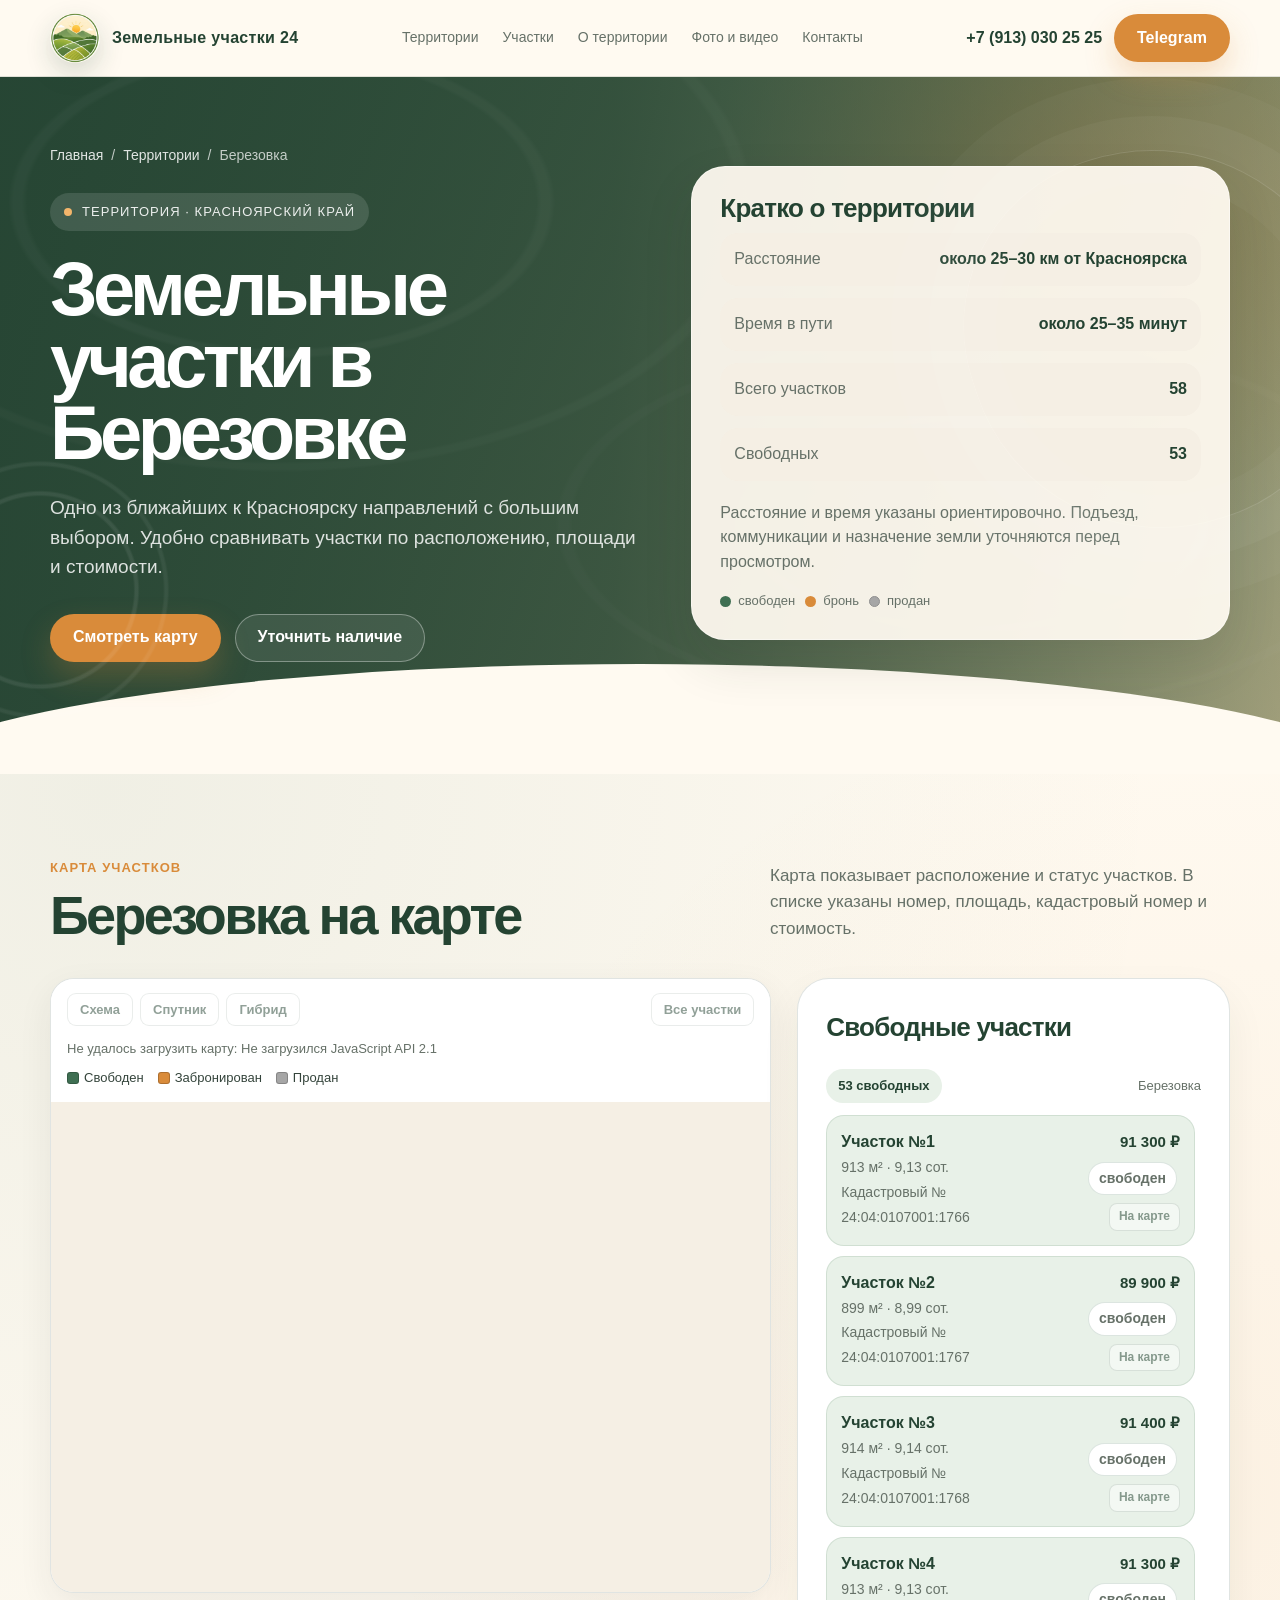
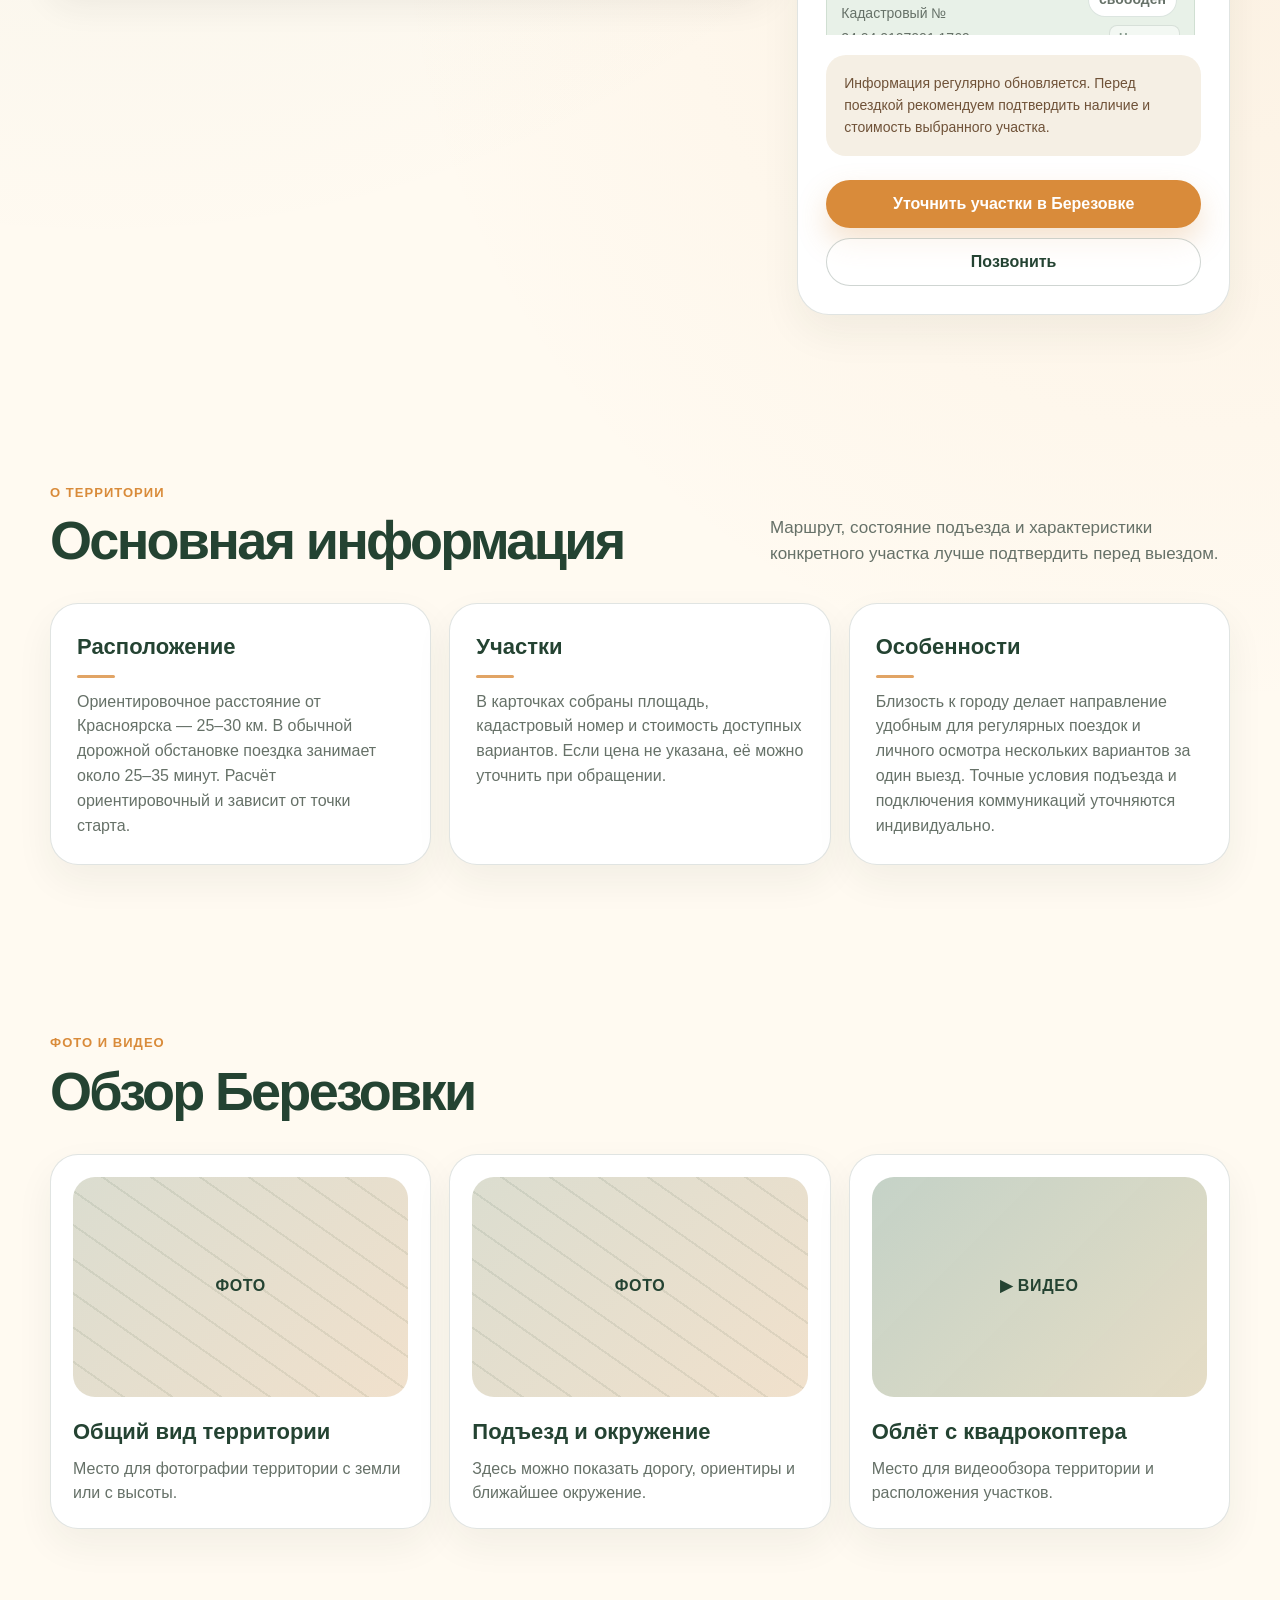
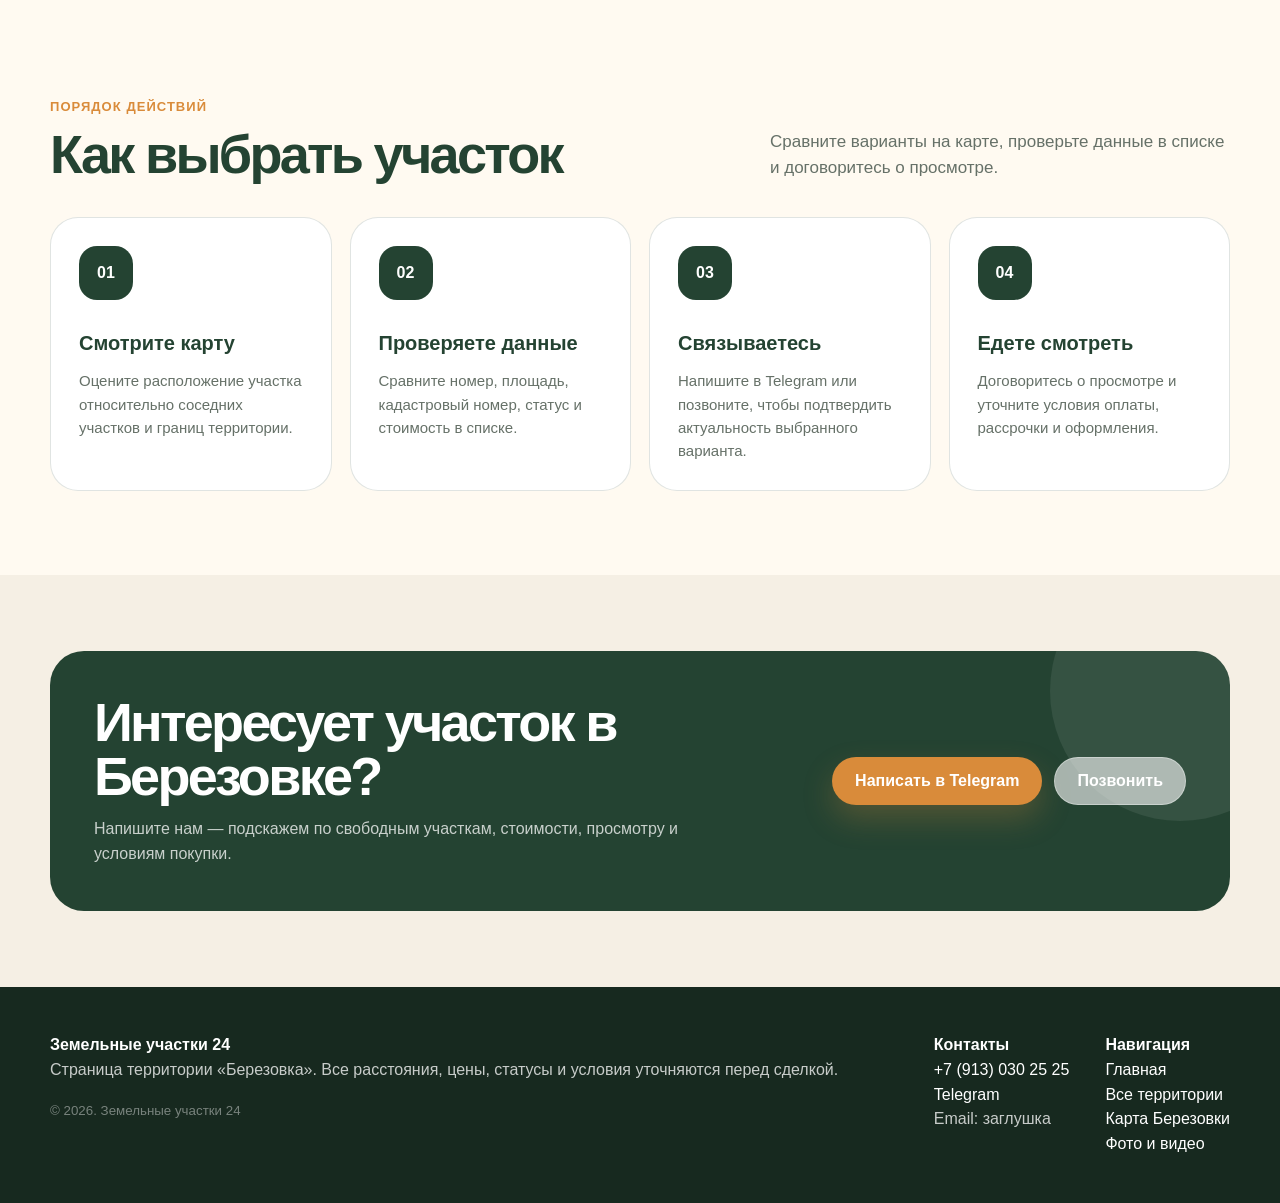
==== commit 3acc54cd: "Migrate maps to Yandex Maps API 2.1" ====
--- a/berezovka.html
+++ b/berezovka.html
@@ -6,6 +6,9 @@
   <meta name="description" content="Земельные участки в Березовке: интерактивная карта, площади, кадастровые номера, статусы и стоимость." />
   <title>Березовка — Земельные участки 24</title>
   <link rel="stylesheet" href="style.css" />
+  <link rel="stylesheet" href="land-map.css" />
+  <script src="map-api-config.js" defer></script>
+  <script src="land-map.js" defer></script>
   <link rel="icon" href="assets/logo.webp" type="image/webp" />
 </head>
 <body>
@@ -66,9 +69,7 @@
           <p class="section-subtitle">Карта показывает расположение и статус участков. В списке указаны номер, площадь, кадастровый номер и стоимость.</p>
         </div>
         <div class="map-layout">
-          <div class="map-box">
-            <iframe src="https://yandex.ru/map-widget/v1/?um=constructor%3A2fa2cfa214f662636235252d5b0bc7132a14eabc328ce9214652996fffe1e36f&amp;source=constructor" data-yandex-map="berezovka" loading="lazy" title="Карта участков: Березовка"></iframe>
-          </div>
+          <div data-land-map data-source="map-data/berezovka.geojson" data-list-source="site-data/berezovka.json" data-map-type="yandex#hybrid"></div>
           <aside class="panel">
             <h3>Свободные участки</h3>
             <div class="available-top">
--- a/land-map.css
+++ b/land-map.css
@@ -0,0 +1,26 @@
+[data-land-map]{--lm-green:#244332;--lm-light:#e8f1e8;--lm-orange:#d98b3a;--lm-muted:#667168;box-sizing:border-box;background:#fff;border:1px solid #24433224;border-radius:24px;overflow:hidden;box-shadow:0 12px 35px #26302a12;color:#213126;font:14px/1.45 Arial,sans-serif}
+[data-land-map] *,[data-land-map] *::before,[data-land-map] *::after{box-sizing:border-box}
+[data-land-map] [hidden]{display:none!important}
+.lm-toolbar{display:flex;flex-wrap:wrap;align-items:center;justify-content:space-between;gap:12px;padding:14px 16px;background:#fff}
+.lm-buttons,.lm-legend{display:flex;align-items:center;flex-wrap:wrap;gap:7px}
+.lm-button{border:1px solid #24433230;border-radius:9px;padding:8px 12px;background:#fff;color:#244332;font:600 13px Arial,sans-serif;cursor:pointer}
+.lm-button[aria-pressed=true]{background:#244332;color:white}.lm-button:disabled{opacity:.5;cursor:default}.lm-button:focus-visible{outline:2px solid #d98b3a;outline-offset:2px}
+.lm-status{font-size:13px;color:var(--lm-muted);margin:0;padding:0 16px 10px}.lm-legend{padding:0 16px 14px;gap:14px;color:#34443b;font-size:13px}.lm-legend span{display:inline-flex;align-items:center;gap:5px}.lm-swatch{width:12px;height:12px;display:inline-block;border:1px solid #0003;border-radius:3px}
+.lm-stage{position:relative}.lm-map{height:560px;width:100%;background:#f5efe4}.lm-card{position:absolute;top:14px;right:14px;z-index:5;width:min(280px,calc(100% - 28px));padding:18px;background:#fff;border:1px solid #24433224;border-radius:16px;box-shadow:0 6px 25px #0003}.lm-card h3{font-size:19px;color:#244332;margin:0 30px 8px 0;line-height:1.3}.lm-close{position:absolute;right:10px;top:10px;line-height:1;padding:6px 9px;font-size:18px}.lm-card dl{margin:12px 0 0}.lm-card dt{color:var(--lm-muted);font-size:12px;margin-top:10px}.lm-card dd{margin:2px 0 0;font-weight:600;overflow-wrap:anywhere}.lm-pill{display:inline-block;border-radius:20px;padding:4px 9px;background:#e8f1e8;color:#244332;font-weight:bold;font-size:12px}.lm-pill[data-status=sold]{background:#ededed;color:#555}.lm-pill[data-status=booked]{background:#fae8d3;color:#864a16}.lm-price{font-size:23px;color:#244332}.lm-number{position:absolute;left:0;top:0;transform:translate(-50%,-50%);font:bold 12px/16px Arial,sans-serif;color:#fff;text-shadow:-1px -1px 1px #17251d,1px -1px 1px #17251d,-1px 1px 1px #17251d,1px 1px 1px #17251d,0 0 3px #000;white-space:nowrap;user-select:none;cursor:pointer}
+[data-land-map]:fullscreen{border-radius:0;display:flex;flex-direction:column;width:100%;height:100%;overflow:auto}[data-land-map]:fullscreen .lm-stage{flex:1;min-height:0;display:flex;flex-direction:column}[data-land-map]:fullscreen .lm-map{flex:1;min-height:220px;height:auto}
+@media(max-width:600px){.lm-toolbar{padding:12px}.lm-map{height:420px}.lm-card{position:relative;top:auto;right:auto;width:auto;margin:10px;box-shadow:none}.lm-legend{gap:8px}.lm-button{padding:8px 9px}}
+
+/* Встраивание в исходную страницу */
+.map-layout > [data-land-map]{min-width:0;scroll-margin-top:90px}
+.map-layout > [data-land-map] .lm-map{height:490px}
+.map-layout > [data-land-map]:fullscreen .lm-map{height:auto}
+.plot-card-linked{cursor:pointer;transition:border-color .15s,box-shadow .15s}
+.plot-card-linked:hover,.plot-card-selected{border-color:#d98b3a!important;box-shadow:0 0 0 1px #d98b3a}
+.plot-map-link{font:600 12px/1.3 Arial,sans-serif;padding:5px 9px;border:1px solid #24433240;border-radius:8px;color:#244332;background:#fff;cursor:pointer}
+.plot-map-link:disabled{opacity:.5;cursor:default}
+.plot-map-link:focus-visible{outline:2px solid #d98b3a;outline-offset:2px}
+@media(max-width:640px){.map-layout > [data-land-map] .lm-map{height:420px}.map-layout > [data-land-map]:fullscreen .lm-map{height:auto}}
+
+/* Выбранный участок заметен даже после автоматической прокрутки. */
+.plot-card.plot-card-selected{background:#fff1df;border-color:#d98b3a!important;box-shadow:inset 0 0 0 2px #d98b3a}
+.plot-card-selected .plot-map-link{background:#244332;color:#fff;border-color:#244332}
